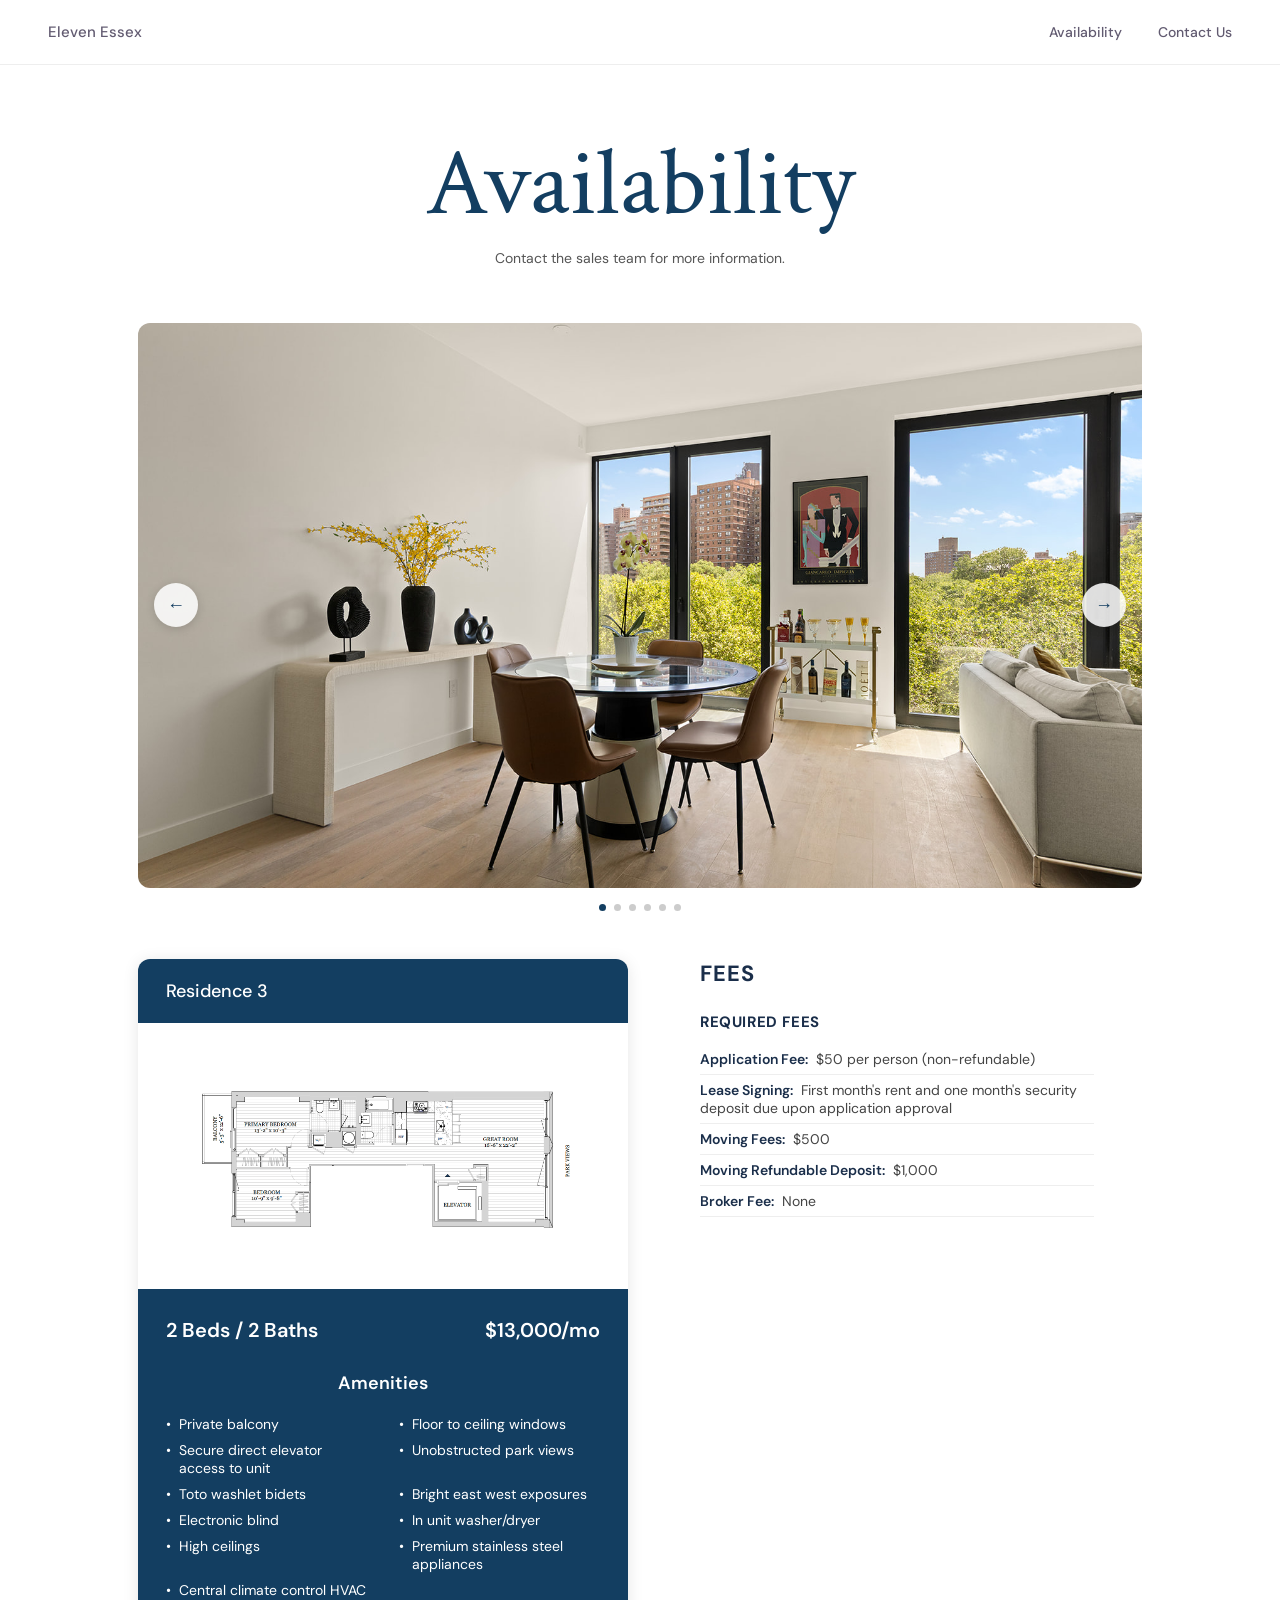
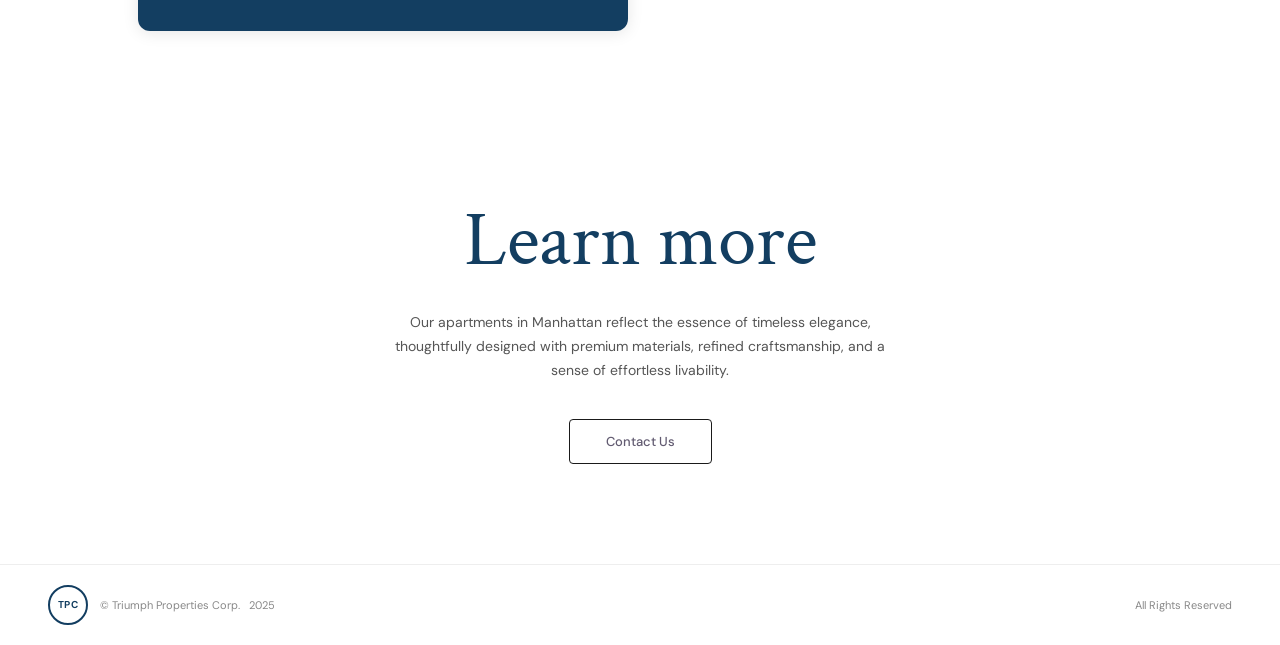
==== availability/index.html @ 9915e471 "Update amenity descriptions and add Central climate control HVAC Co-Authored-By: Claude Sonnet 4.6 <" ====
<!DOCTYPE html>
<html lang="en">
<head>
  <meta charset="UTF-8" />
  <meta name="viewport" content="width=device-width, initial-scale=1.0" />
  <title>Availability — Eleven Essex</title>
  <link rel="preconnect" href="https://fonts.googleapis.com" />
  <link rel="preconnect" href="https://fonts.gstatic.com" crossorigin />
  <link href="https://fonts.googleapis.com/css2?family=Crimson+Text:wght@400;600&family=DM+Sans:wght@400;500&display=swap" rel="stylesheet" />
  <style>
    body { opacity: 0; animation: pageFadeIn 0.9s ease 0.1s forwards; }
    @keyframes pageFadeIn { to { opacity: 1; } }

    .reveal {
      opacity: 0;
      transform: translateY(28px);
      transition: opacity 0.8s ease, transform 0.8s ease;
    }
    .reveal.visible { opacity: 1; transform: translateY(0); }
  </style>
  <style>
    *, *::before, *::after { box-sizing: border-box; margin: 0; padding: 0; }

    body {
      font-family: 'DM Sans', sans-serif;
      color: #625B71;
      background: #fff;
    }

    /* ── Nav ── */
    header {
      display: flex;
      align-items: center;
      justify-content: space-between;
      padding: 22px 48px;
      border-bottom: 1px solid #eee;
    }

    .nav-logo {
      font-family: 'DM Sans', sans-serif;
      font-size: 15px;
      font-weight: 500;
      color: #625B71;
      text-decoration: none;
    }

    nav {
      display: flex;
      gap: 36px;
    }

    nav a {
      font-size: 14px;
      font-weight: 500;
      color: #625B71;
      text-decoration: none;
      transition: opacity 0.2s;
    }

    nav a:hover { opacity: 0.5; }

    /* ── Hero ── */
    .hero {
      text-align: center;
      padding: 72px 48px 56px;
    }

    .hero h1 {
      font-family: 'Crimson Text', serif;
      color: #133E61;
      font-size: clamp(56px, 8vw, 96px);
      font-weight: 400;
      margin-bottom: 16px;
      line-height: 1;
    }

    .hero p {
      font-size: 14px;
      color: #555;
    }

    /* ── Residences Grid ── */
    .residences {
      padding: 0 48px 80px;
      max-width: 1100px;
      margin: 0 auto;
    }

    .residences-grid {
      display: grid;
      grid-template-columns: 1fr;
      gap: 24px;
    }

    /* Card */
    .card {
      border-radius: 12px;
      overflow: hidden;
      box-shadow: 0 2px 16px rgba(0,0,0,0.1);
    }

    .card-header {
      background: #133E61;
      color: #fff;
      padding: 20px 28px;
      font-size: 18px;
      font-weight: 500;
    }

    .card-floorplan {
      background: #fff;
      width: 100%;
      padding: 40px 32px;
      display: flex;
      align-items: center;
      justify-content: center;
    }

    .card-floorplan img {
      width: 100%;
      height: auto;
      object-fit: contain;
      display: block;
    }

    .card-bottom {
      background: #133E61;
      padding: 28px 28px 32px;
      color: #fff;
    }

    .card-info {
      display: flex;
      justify-content: space-between;
      align-items: center;
      margin-bottom: 28px;
    }

    .card-info .bed-bath {
      font-size: 20px;
      font-weight: 600;
    }

    .card-info .price {
      font-size: 20px;
      font-weight: 600;
    }

    .card-amenities h3 {
      text-align: center;
      font-size: 18px;
      font-weight: 600;
      margin-bottom: 20px;
      color: #fff;
    }

    .amenities-list {
      display: grid;
      grid-template-columns: 1fr 1fr;
      gap: 8px 32px;
      list-style: none;
    }

    .amenities-list li {
      font-size: 14px;
      color: #fff;
      display: flex;
      align-items: flex-start;
      gap: 8px;
      text-align: left;
    }

    .amenities-list li::before {
      content: '•';
      color: #fff;
      flex-shrink: 0;
    }

    /* ── Gallery Carousel ── */
    .gallery-section {
      padding: 0 0 48px;
    }

    .gallery-carousel {
      position: relative;
      overflow: hidden;
      border-radius: 12px;
    }

    .gallery-track {
      display: flex;
      transition: transform 0.5s cubic-bezier(0.4, 0, 0.2, 1);
    }

    .gallery-slide {
      min-width: 100%;
      aspect-ratio: 16 / 9;
      overflow: hidden;
    }

    .gallery-slide img {
      width: 100%;
      height: 100%;
      object-fit: cover;
      display: block;
    }

    .gallery-btn {
      position: absolute;
      top: 50%;
      transform: translateY(-50%);
      background: rgba(255,255,255,0.85);
      border: none;
      border-radius: 50%;
      width: 44px;
      height: 44px;
      display: flex;
      align-items: center;
      justify-content: center;
      cursor: pointer;
      font-size: 18px;
      color: #133E61;
      box-shadow: 0 2px 10px rgba(0,0,0,0.15);
      transition: background 0.2s;
      z-index: 2;
    }

    .gallery-btn:hover { background: #fff; }
    .gallery-btn.prev { left: 16px; }
    .gallery-btn.next { right: 16px; }

    .gallery-dots {
      display: flex;
      justify-content: center;
      gap: 8px;
      margin-top: 16px;
    }

    .gallery-dot {
      width: 7px;
      height: 7px;
      border-radius: 50%;
      background: #ccc;
      border: none;
      cursor: pointer;
      padding: 0;
      transition: background 0.2s;
    }

    .gallery-dot.active { background: #133E61; }

    /* ── Card + Fees Row ── */
    .card-fees-row {
      display: grid;
      grid-template-columns: 1fr 1fr;
      gap: 24px;
      align-items: start;
    }

    @media (max-width: 700px) {
      .card-fees-row { grid-template-columns: 1fr; }
    }

    /* ── Fees ── */
    .fees-section {
      padding: 0 48px 40px;
    }

    .fees-heading {
      font-size: 22px;
      font-weight: 700;
      color: #1a2e4a;
      margin-bottom: 24px;
      letter-spacing: 0.05em;
    }

    .fees-subheading {
      font-size: 15px;
      font-weight: 700;
      color: #1a2e4a;
      margin-bottom: 12px;
      letter-spacing: 0.04em;
    }

    .fees-list {
      list-style: none;
      margin-bottom: 32px;
    }

    .fees-list li {
      font-size: 14px;
      color: #444;
      padding: 6px 0;
      border-bottom: 1px solid #eee;
    }

    .fee-label {
      font-weight: 600;
      color: #1a2e4a;
      margin-right: 4px;
    }

    /* ── Learn More ── */
    .learn-more {
      text-align: center;
      padding: 80px 48px 100px;
    }

    .learn-more h2 {
      font-family: 'Crimson Text', serif;
      color: #133E61;
      font-size: clamp(48px, 6vw, 80px);
      font-weight: 400;
      margin-bottom: 20px;
    }

    .learn-more p {
      font-size: 14px;
      color: #555;
      max-width: 520px;
      margin: 0 auto 36px;
      line-height: 1.7;
    }

    .btn-contact {
      display: inline-block;
      padding: 13px 36px;
      border: 1.5px solid #1a1a1a;
      border-radius: 4px;
      font-family: 'DM Sans', sans-serif;
      font-size: 13px;
      font-weight: 500;
      color: #625B71;
      text-decoration: none;
      transition: background 0.2s, color 0.2s;
    }

    .btn-contact:hover {
      background: #133E61;
      border-color: #133E61;
      color: #fff;
    }

    /* ── Footer ── */
    footer {
      border-top: 1px solid #eee;
      padding: 20px 48px;
      display: flex;
      align-items: center;
      justify-content: space-between;
    }

    .footer-left {
      display: flex;
      align-items: center;
      gap: 12px;
    }

    .footer-tpc {
      width: 40px;
      height: 40px;
      border: 2px solid #133E61;
      border-radius: 50%;
      display: flex;
      align-items: center;
      justify-content: center;
      font-size: 10px;
      font-weight: 700;
      color: #133E61;
      letter-spacing: 0.04em;
    }

    .footer-copy {
      font-size: 11px;
      color: #888;
    }

    .footer-right {
      font-size: 11px;
      color: #888;
    }

    /* ── Responsive ── */
    @media (max-width: 700px) {
      header { padding: 18px 24px; }
      .hero { padding: 48px 24px 40px; }
      .residences { padding: 0 24px 60px; }
      .residences-grid { grid-template-columns: 1fr; }
      .learn-more { padding: 60px 24px 80px; }
      footer { padding: 20px 24px; }
      .footer-center { display: none; }
    }
  </style>
</head>
<body>

  <!-- Nav -->
  <header>
    <a href="/" class="nav-logo">Eleven Essex</a>
    <nav>
      <a href="/availability">Availability</a>
      <a href="#">Contact Us</a>
    </nav>
  </header>

  <main>

    <!-- Hero -->
    <section class="hero reveal">
      <h1>Availability</h1>
      <p>Contact the sales team for more information.</p>
    </section>

    <!-- Residences -->
    <section class="residences">

      <!-- Gallery Carousel -->
      <div class="gallery-section">
        <div class="gallery-carousel">
          <div class="gallery-track" id="galleryTrack">
            <div class="gallery-slide"><img src="/images/gallery/11 Essex St-14.jpg" alt="Dining Room" /></div>
            <div class="gallery-slide"><img src="/images/gallery/11 Essex St-2.jpg" alt="Bedroom" /></div>
            <div class="gallery-slide"><img src="/images/gallery/11 Essex St-3.jpg" alt="Home Office" /></div>
            <div class="gallery-slide"><img src="/images/gallery/11 Essex St-16.jpg" alt="Living Room" /></div>
            <div class="gallery-slide"><img src="/images/gallery/11 Essex St-4.jpg" alt="Bathroom" /></div>
            <div class="gallery-slide"><img src="/images/gallery/11 Essex St-23.jpg" alt="Rooftop Terrace" /></div>
          </div>
          <button class="gallery-btn prev" id="galleryPrev">&#8592;</button>
          <button class="gallery-btn next" id="galleryNext">&#8594;</button>
        </div>
        <div class="gallery-dots" id="galleryDots"></div>
      </div>

      <div class="card-fees-row reveal">

        <!-- Residence 3 -->
        <div class="card">
          <div class="card-header">Residence 3</div>
          <div class="card-floorplan">
            <img src="/images/floorplan-new.png" alt="Residence 3 Floor Plan" />
          </div>
          <div class="card-bottom">
            <div class="card-info">
              <span class="bed-bath">2 Beds / 2 Baths</span>
              <span class="price">$13,000/mo</span>
            </div>
            <div class="card-amenities">
              <h3>Amenities</h3>
              <ul class="amenities-list">
                <li>Private balcony</li>
                <li>Floor to ceiling windows</li>
                <li>Secure direct elevator access to unit</li>
                <li>Unobstructed park views</li>
                <li>Toto washlet bidets</li>
                <li>Bright east west exposures</li>
                <li>Electronic blind</li>
                <li>In unit washer/dryer</li>
                <li>High ceilings</li>
                <li>Premium stainless steel appliances</li>
                <li>Central climate control HVAC</li>
              </ul>
            </div>
          </div>
        </div>

        <!-- Fees -->
        <div class="fees-section">
          <h2 class="fees-heading">FEES</h2>
          <h3 class="fees-subheading">REQUIRED FEES</h3>
          <ul class="fees-list">
            <li><span class="fee-label">Application Fee:</span> $50 per person (non-refundable)</li>
            <li><span class="fee-label">Lease Signing:</span> First month's rent and one month's security deposit due upon application approval</li>
            <li><span class="fee-label">Moving Fees:</span> $500</li>
            <li><span class="fee-label">Moving Refundable Deposit:</span> $1,000</li>
            <li><span class="fee-label">Broker Fee:</span> None</li>
          </ul>
        </div>

      </div>

    </section>

    <!-- Learn More -->
    <section class="learn-more reveal">
      <h2>Learn more</h2>
      <p>Our apartments in Manhattan reflect the essence of timeless elegance, thoughtfully designed with premium materials, refined craftsmanship, and a sense of effortless livability.</p>
      <a href="#" class="btn-contact">Contact Us</a>
    </section>

  </main>

  <!-- Footer -->
  <footer>
    <div class="footer-left">
      <div class="footer-tpc">TPC</div>
      <span class="footer-copy">© Triumph Properties Corp. &nbsp; 2025</span>
    </div>
    <div class="footer-right">All Rights Reserved</div>
  </footer>

  <script>
    const observer = new IntersectionObserver((entries) => {
      entries.forEach(e => { if (e.isIntersecting) { e.target.classList.add('visible'); observer.unobserve(e.target); } });
    }, { threshold: 0.12 });
    document.querySelectorAll('.reveal').forEach(el => observer.observe(el));

    // Gallery carousel
    const track = document.getElementById('galleryTrack');
    const slides = track.querySelectorAll('.gallery-slide');
    const dotsContainer = document.getElementById('galleryDots');
    let current = 0;

    slides.forEach((_, i) => {
      const dot = document.createElement('button');
      dot.className = 'gallery-dot' + (i === 0 ? ' active' : '');
      dot.addEventListener('click', () => goTo(i));
      dotsContainer.appendChild(dot);
    });

    function goTo(index) {
      current = (index + slides.length) % slides.length;
      track.style.transform = `translateX(-${current * 100}%)`;
      dotsContainer.querySelectorAll('.gallery-dot').forEach((d, i) => {
        d.classList.toggle('active', i === current);
      });
    }

    document.getElementById('galleryPrev').addEventListener('click', () => goTo(current - 1));
    document.getElementById('galleryNext').addEventListener('click', () => goTo(current + 1));

    // Touch/swipe support
    let startX = 0;
    track.addEventListener('touchstart', e => { startX = e.touches[0].clientX; });
    track.addEventListener('touchend', e => {
      const diff = startX - e.changedTouches[0].clientX;
      if (Math.abs(diff) > 40) goTo(diff > 0 ? current + 1 : current - 1);
    });
  </script>
</body>
</html>
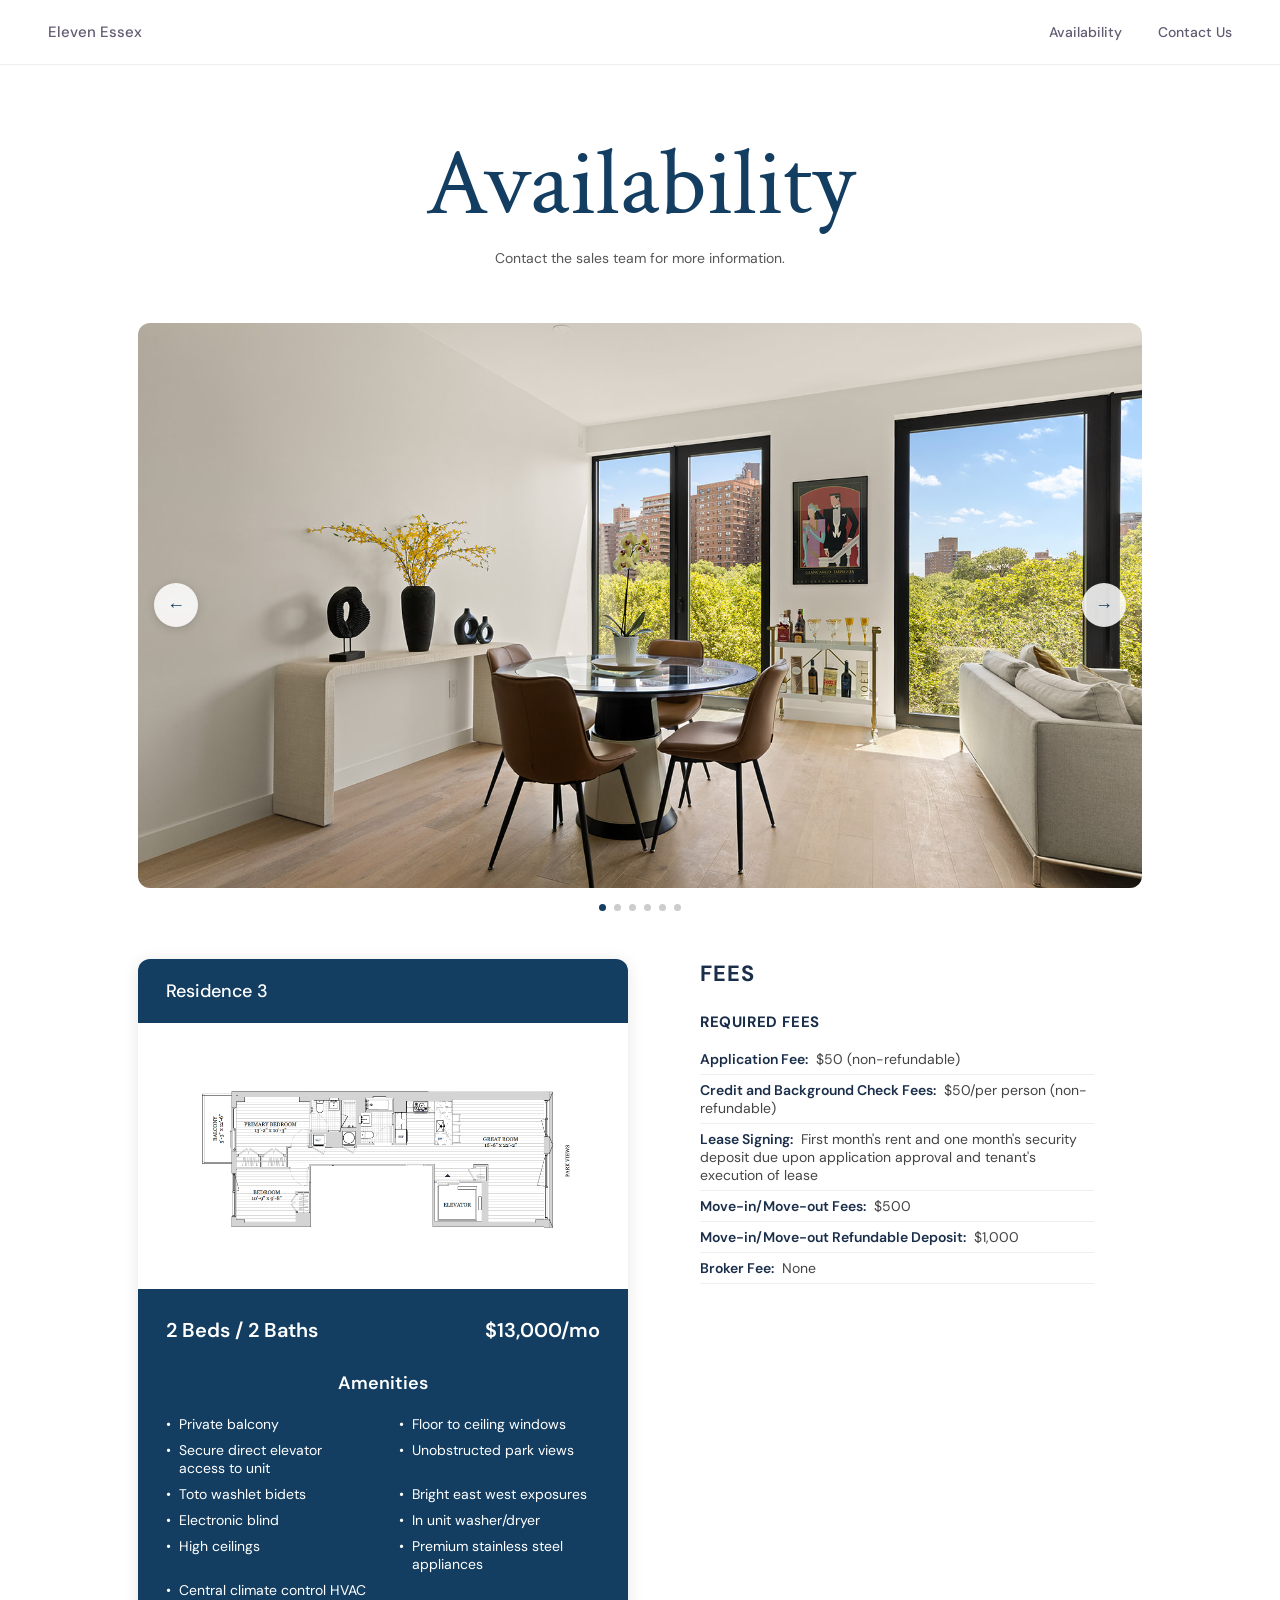
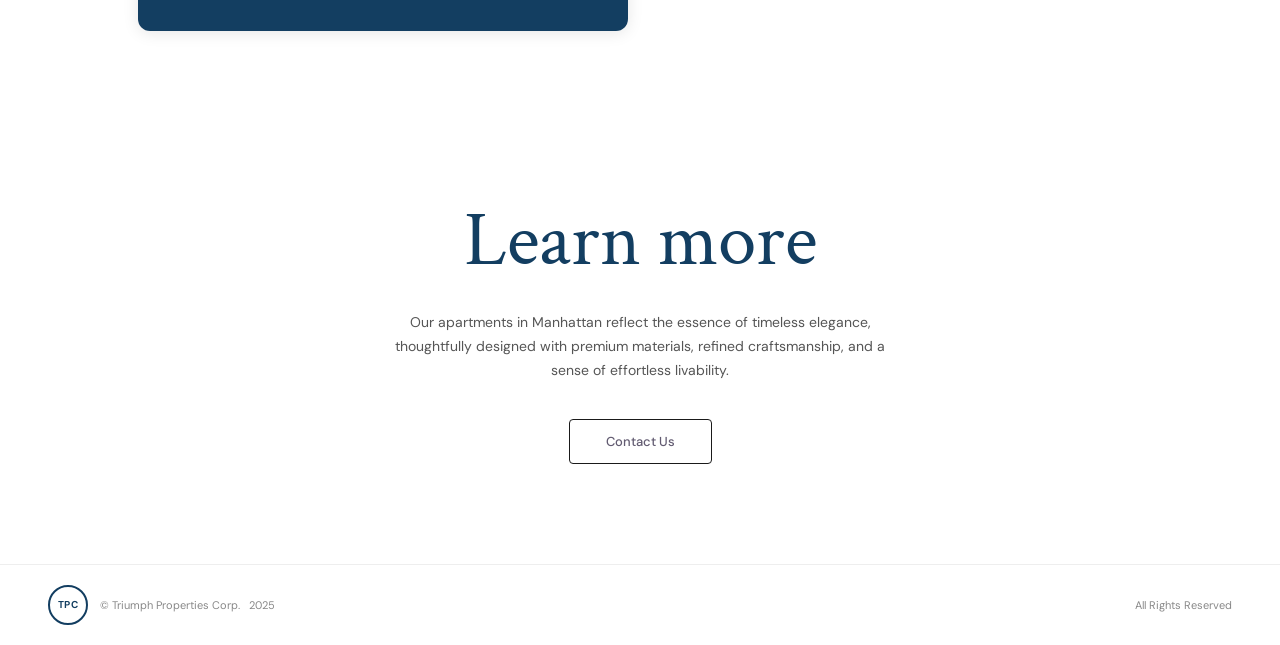
==== commit 9e329be0: "Update fees section with new fee descriptions Co-Authored-By: Claude Sonnet 4.6 <noreply@anthropic.c" ====
--- a/availability/index.html
+++ b/availability/index.html
@@ -468,10 +468,11 @@
           <h2 class="fees-heading">FEES</h2>
           <h3 class="fees-subheading">REQUIRED FEES</h3>
           <ul class="fees-list">
-            <li><span class="fee-label">Application Fee:</span> $50 per person (non-refundable)</li>
-            <li><span class="fee-label">Lease Signing:</span> First month's rent and one month's security deposit due upon application approval</li>
-            <li><span class="fee-label">Moving Fees:</span> $500</li>
-            <li><span class="fee-label">Moving Refundable Deposit:</span> $1,000</li>
+            <li><span class="fee-label">Application Fee:</span> $50 (non-refundable)</li>
+            <li><span class="fee-label">Credit and Background Check Fees:</span> $50/per person (non-refundable)</li>
+            <li><span class="fee-label">Lease Signing:</span> First month's rent and one month's security deposit due upon application approval and tenant's execution of lease</li>
+            <li><span class="fee-label">Move-in/Move-out Fees:</span> $500</li>
+            <li><span class="fee-label">Move-in/Move-out Refundable Deposit:</span> $1,000</li>
             <li><span class="fee-label">Broker Fee:</span> None</li>
           </ul>
         </div>
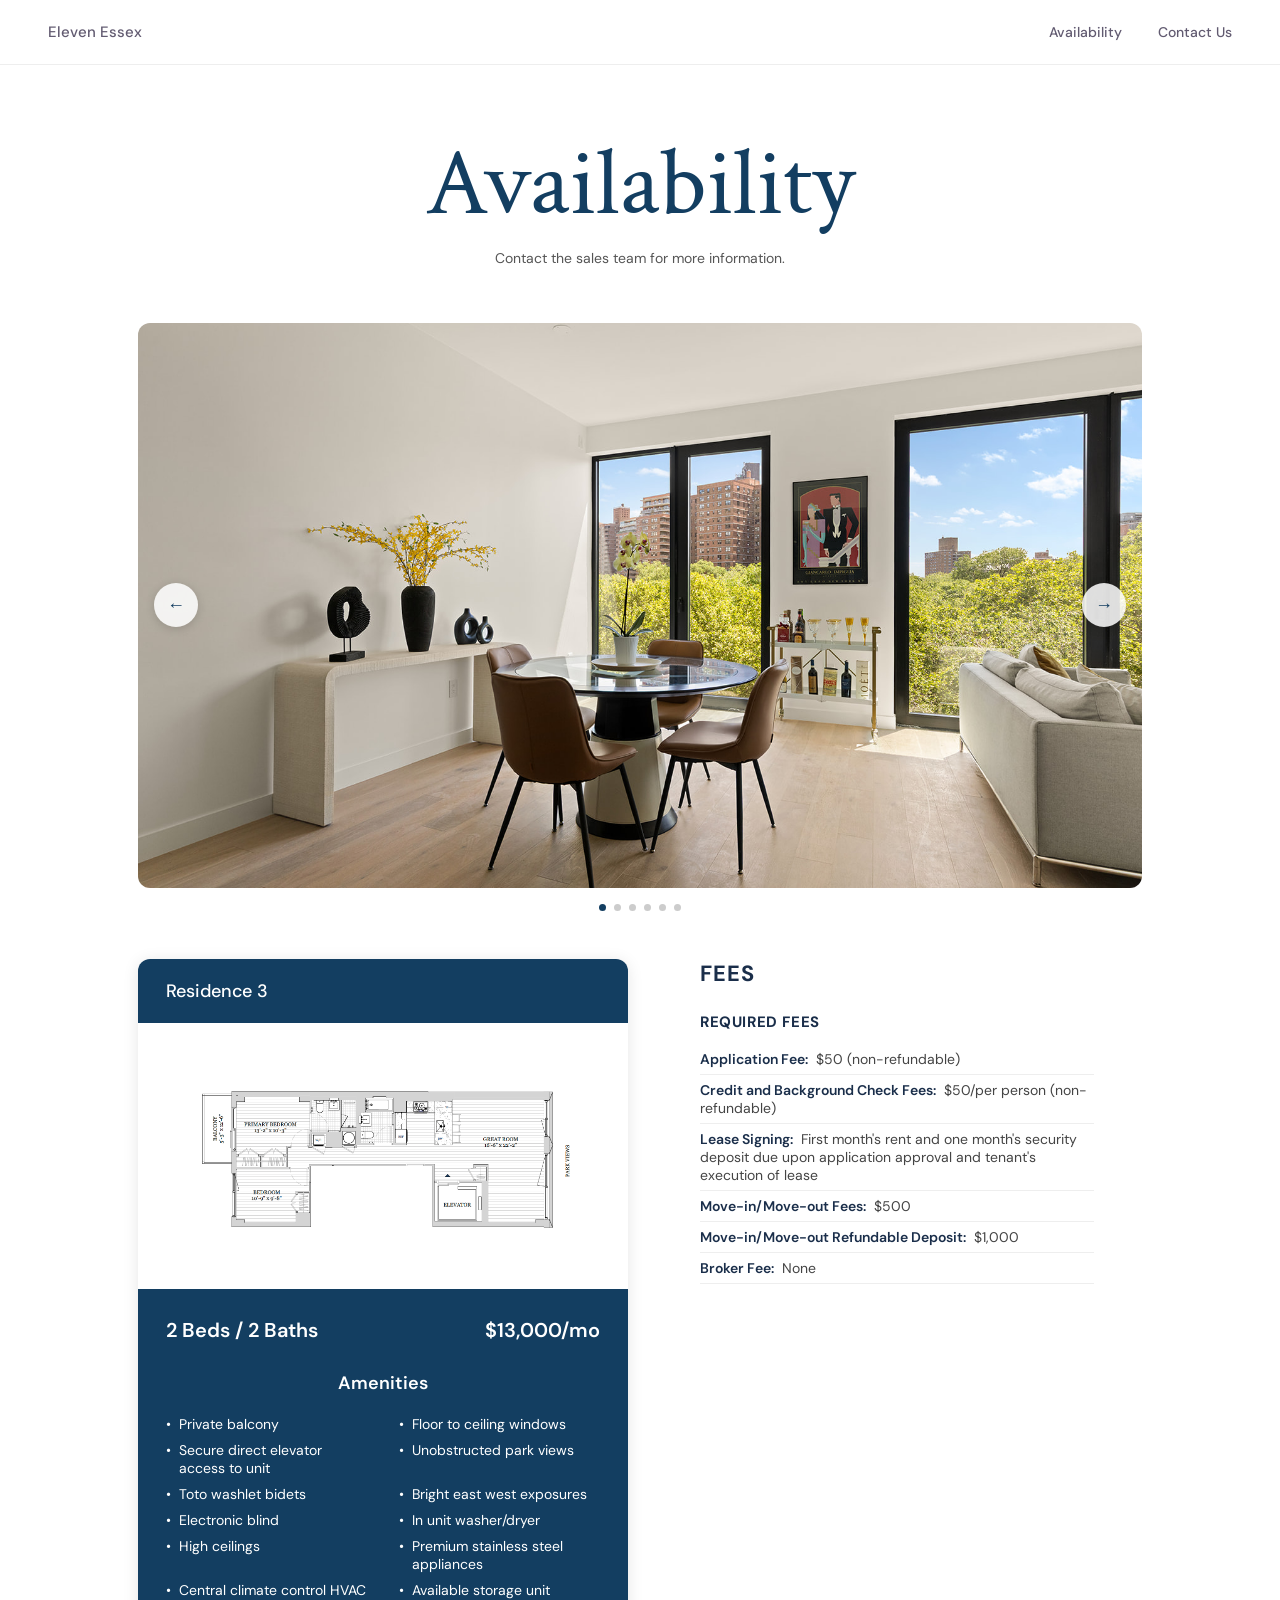
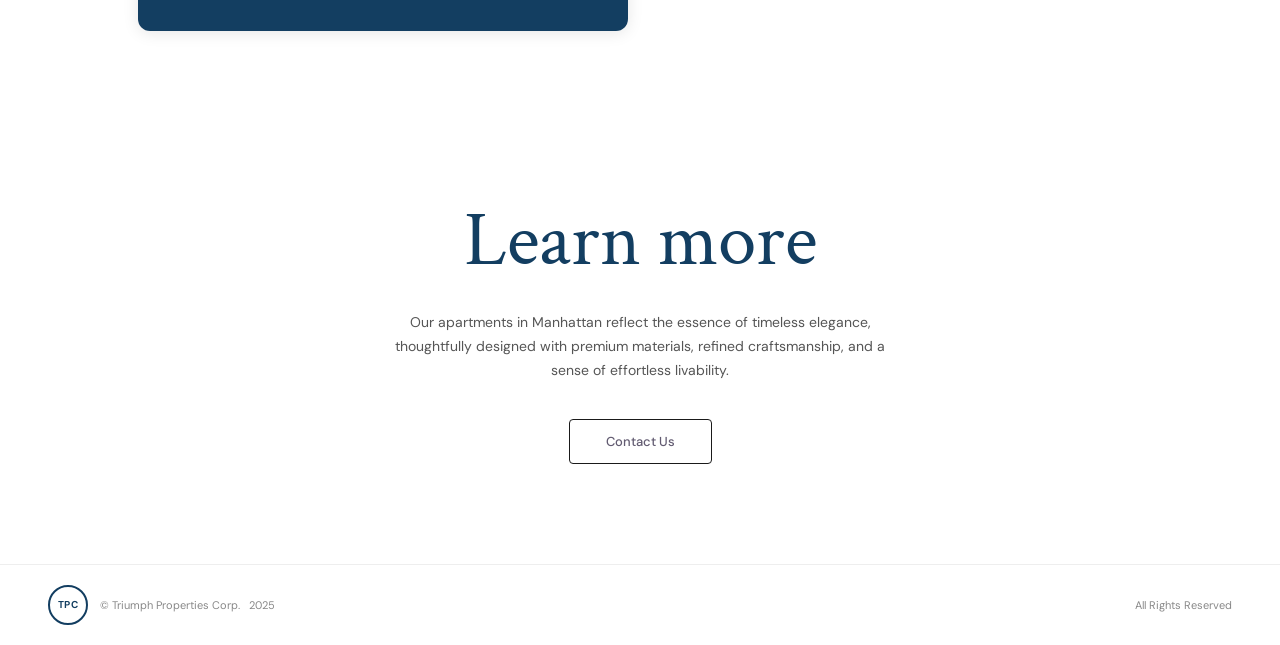
==== commit f49c46d0: "Add Available storage unit to amenities list Co-Authored-By: Claude Sonnet 4.6 <noreply@anthropic.co" ====
--- a/availability/index.html
+++ b/availability/index.html
@@ -458,6 +458,7 @@
                 <li>High ceilings</li>
                 <li>Premium stainless steel appliances</li>
                 <li>Central climate control HVAC</li>
+                <li>Available storage unit</li>
               </ul>
             </div>
           </div>
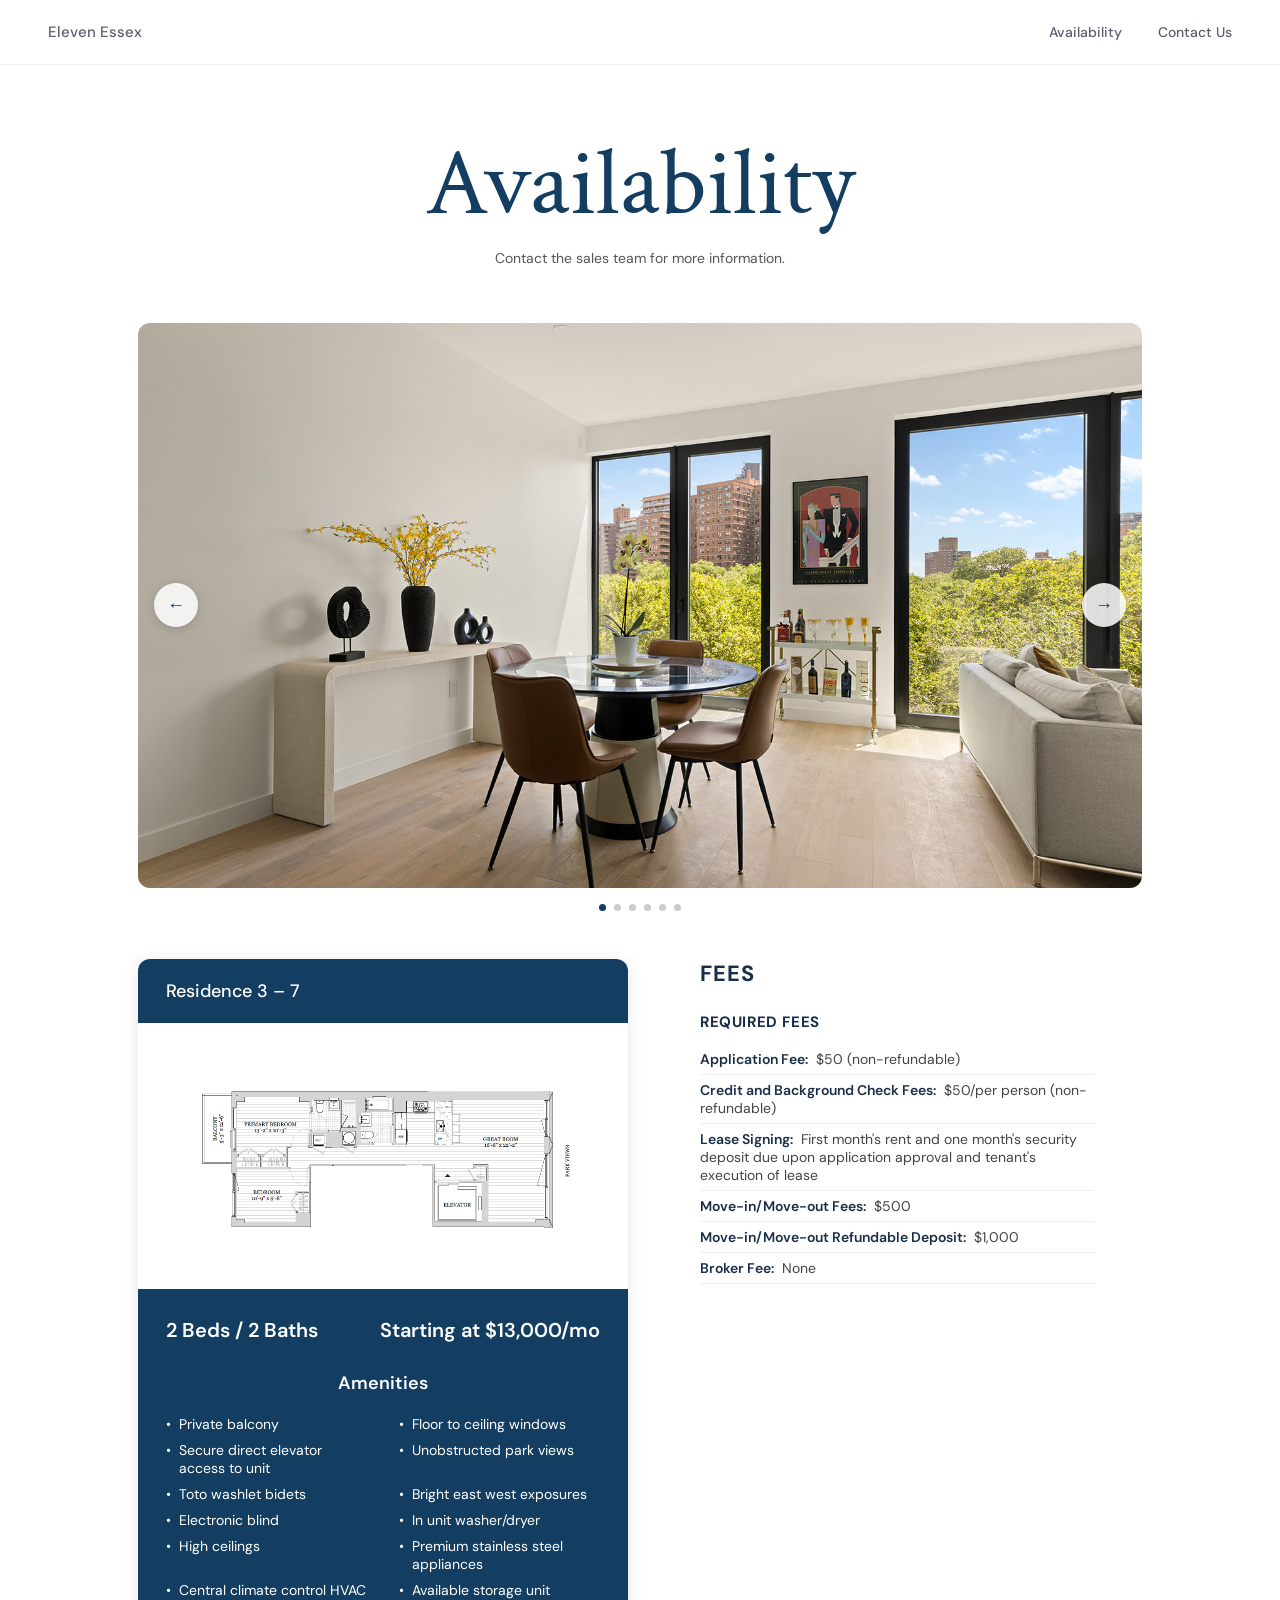
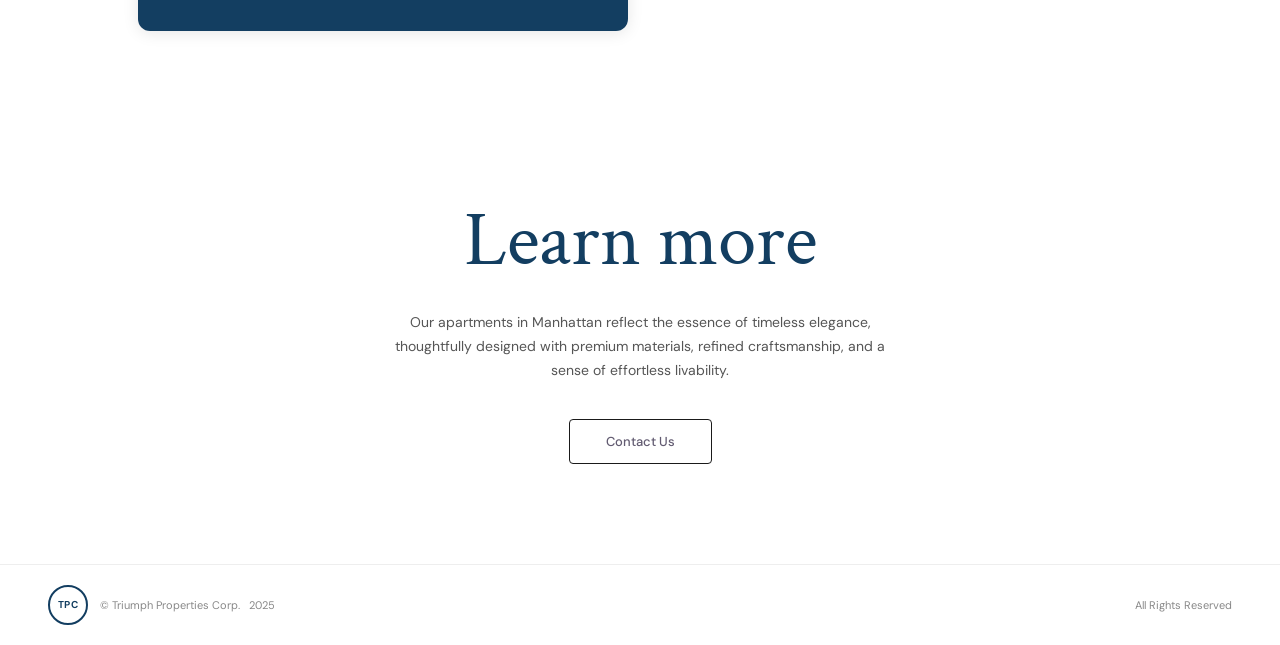
==== commit 9091cf11: "Rename card to Residence 3-7 and update price to Starting at $13,000/mo Co-Authored-By: Claude Sonne" ====
--- a/availability/index.html
+++ b/availability/index.html
@@ -435,14 +435,14 @@
 
         <!-- Residence 3 -->
         <div class="card">
-          <div class="card-header">Residence 3</div>
+          <div class="card-header">Residence 3 – 7</div>
           <div class="card-floorplan">
             <img src="/images/floorplan-new.png" alt="Residence 3 Floor Plan" />
           </div>
           <div class="card-bottom">
             <div class="card-info">
               <span class="bed-bath">2 Beds / 2 Baths</span>
-              <span class="price">$13,000/mo</span>
+              <span class="price">Starting at $13,000/mo</span>
             </div>
             <div class="card-amenities">
               <h3>Amenities</h3>
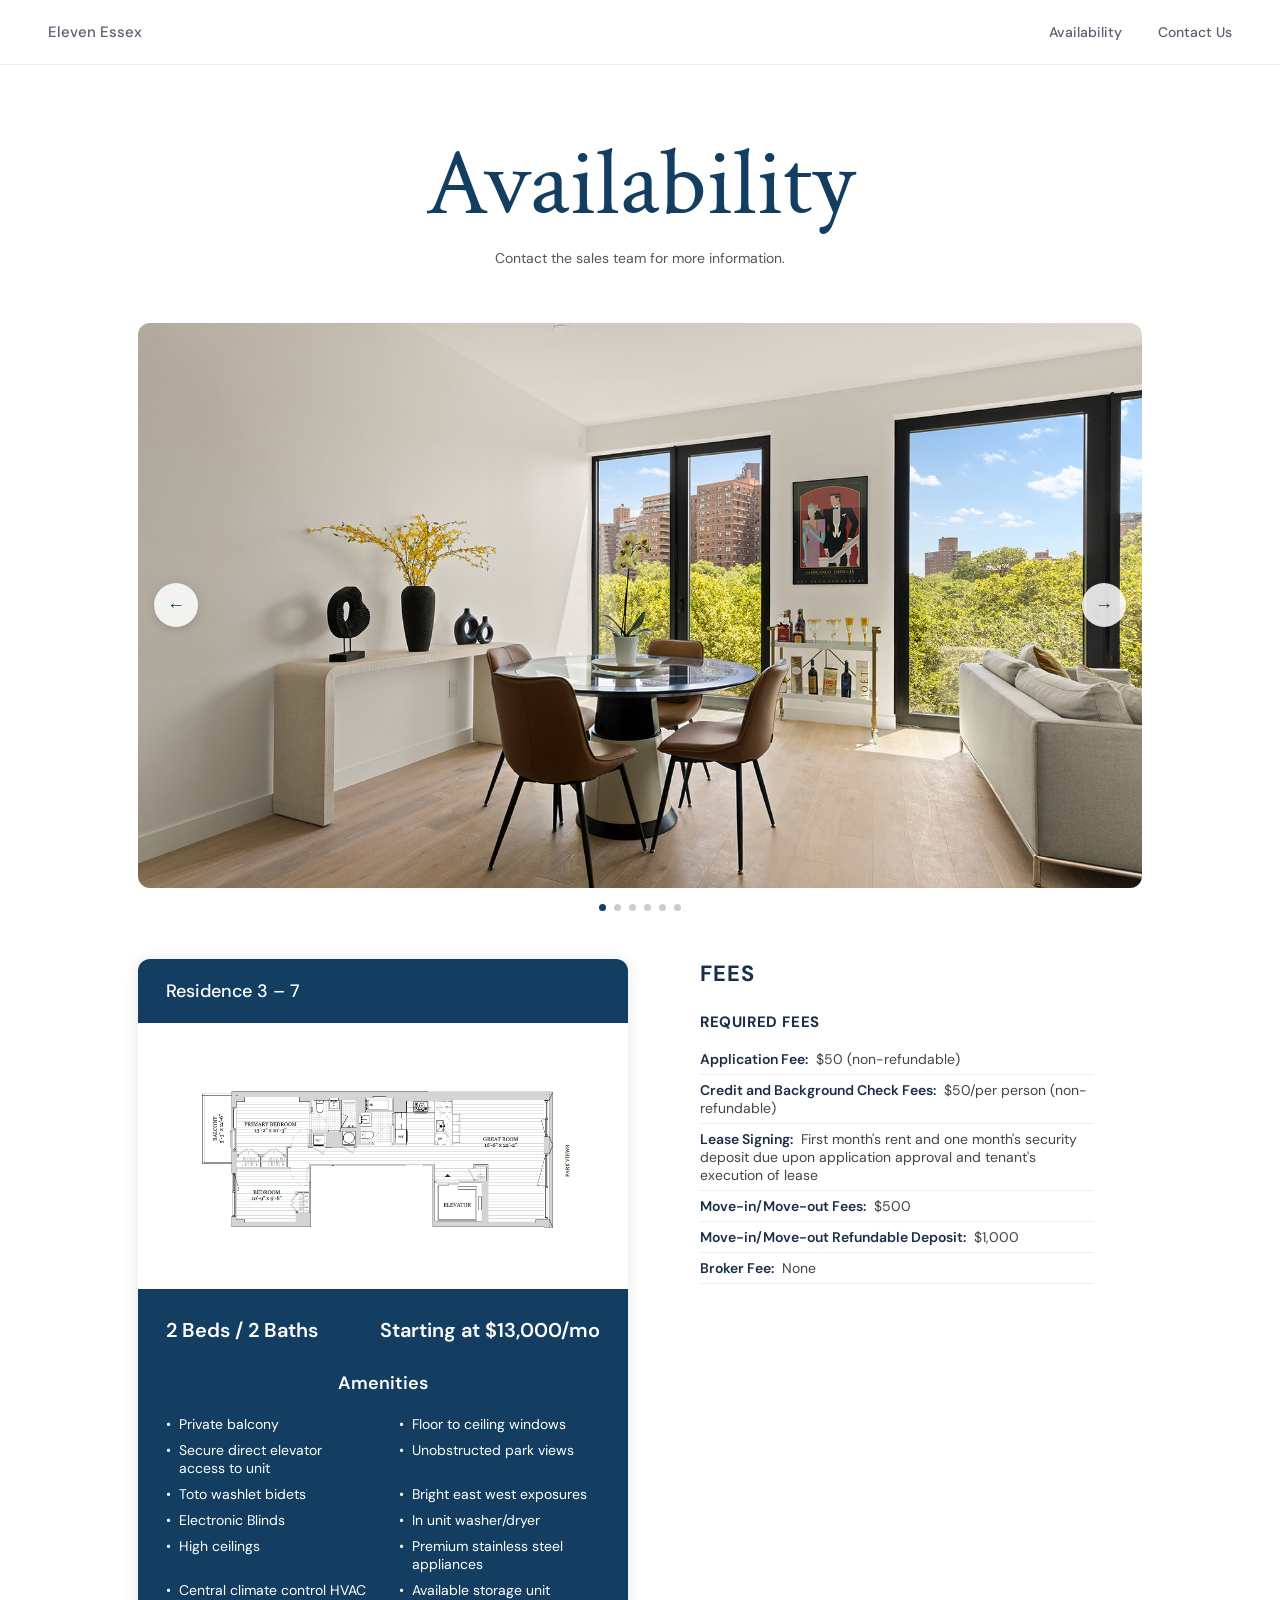
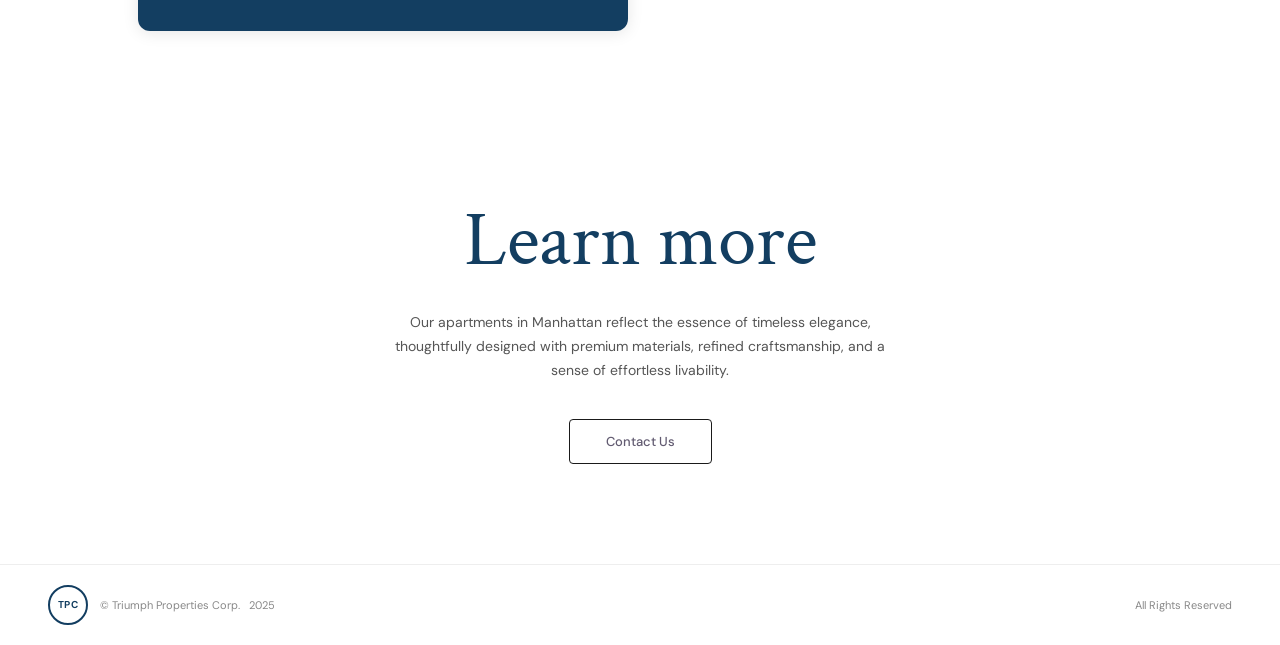
==== commit 0cd6ea55: "Update Electronic blind to Electronic Blinds in amenities Co-Authored-By: Claude Sonnet 4.6 <noreply" ====
--- a/availability/index.html
+++ b/availability/index.html
@@ -453,7 +453,7 @@
                 <li>Unobstructed park views</li>
                 <li>Toto washlet bidets</li>
                 <li>Bright east west exposures</li>
-                <li>Electronic blind</li>
+                <li>Electronic Blinds</li>
                 <li>In unit washer/dryer</li>
                 <li>High ceilings</li>
                 <li>Premium stainless steel appliances</li>
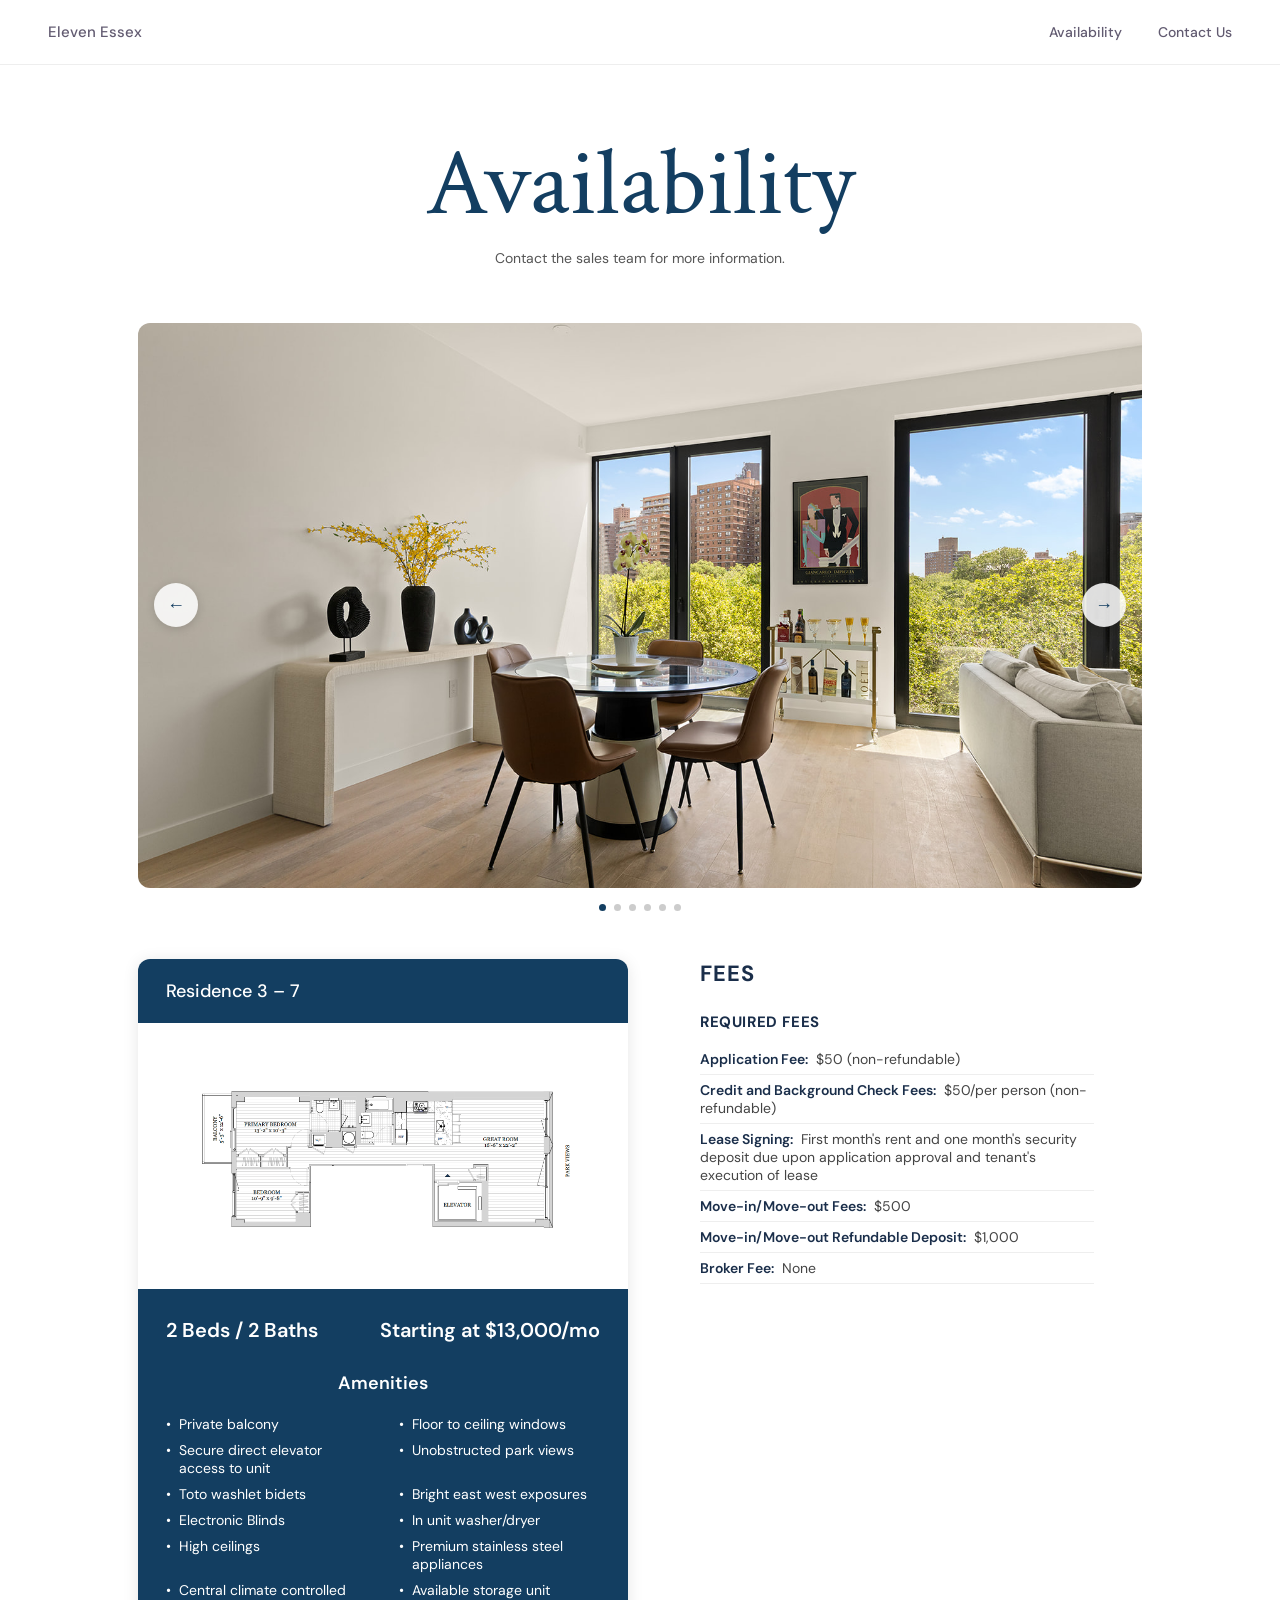
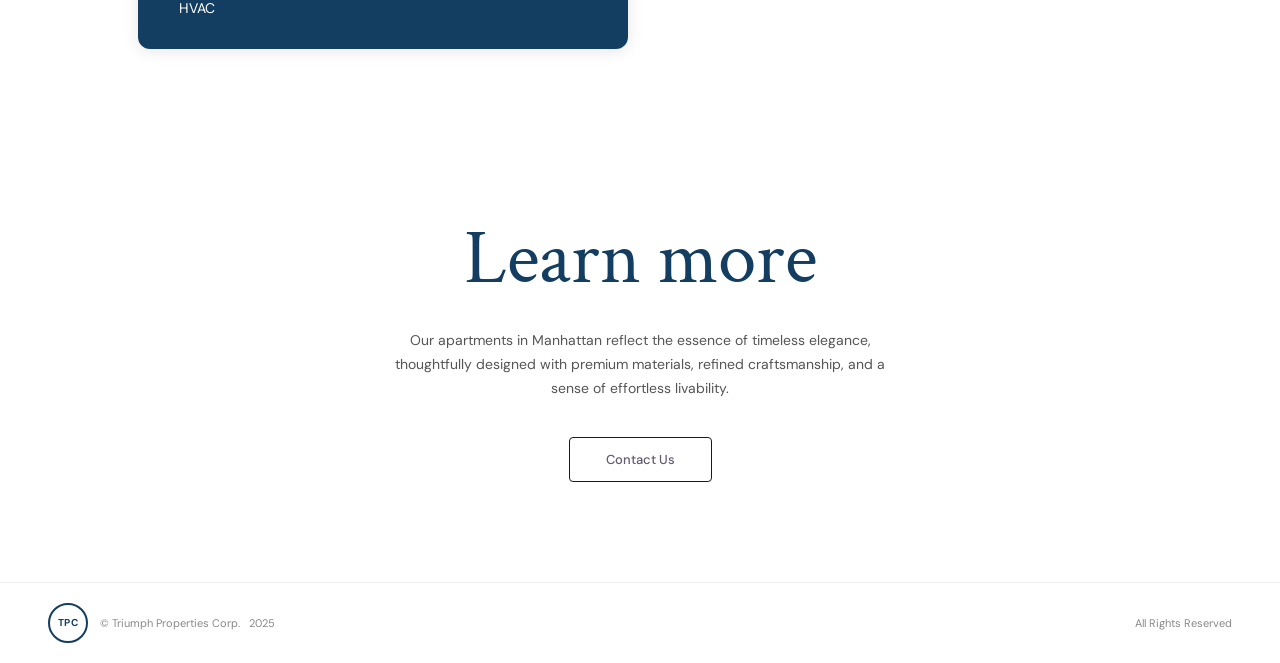
==== commit 7e27113c: "Update to Central climate controlled HVAC in amenities Co-Authored-By: Claude Sonnet 4.6 <noreply@an" ====
--- a/availability/index.html
+++ b/availability/index.html
@@ -457,7 +457,7 @@
                 <li>In unit washer/dryer</li>
                 <li>High ceilings</li>
                 <li>Premium stainless steel appliances</li>
-                <li>Central climate control HVAC</li>
+                <li>Central climate controlled HVAC</li>
                 <li>Available storage unit</li>
               </ul>
             </div>
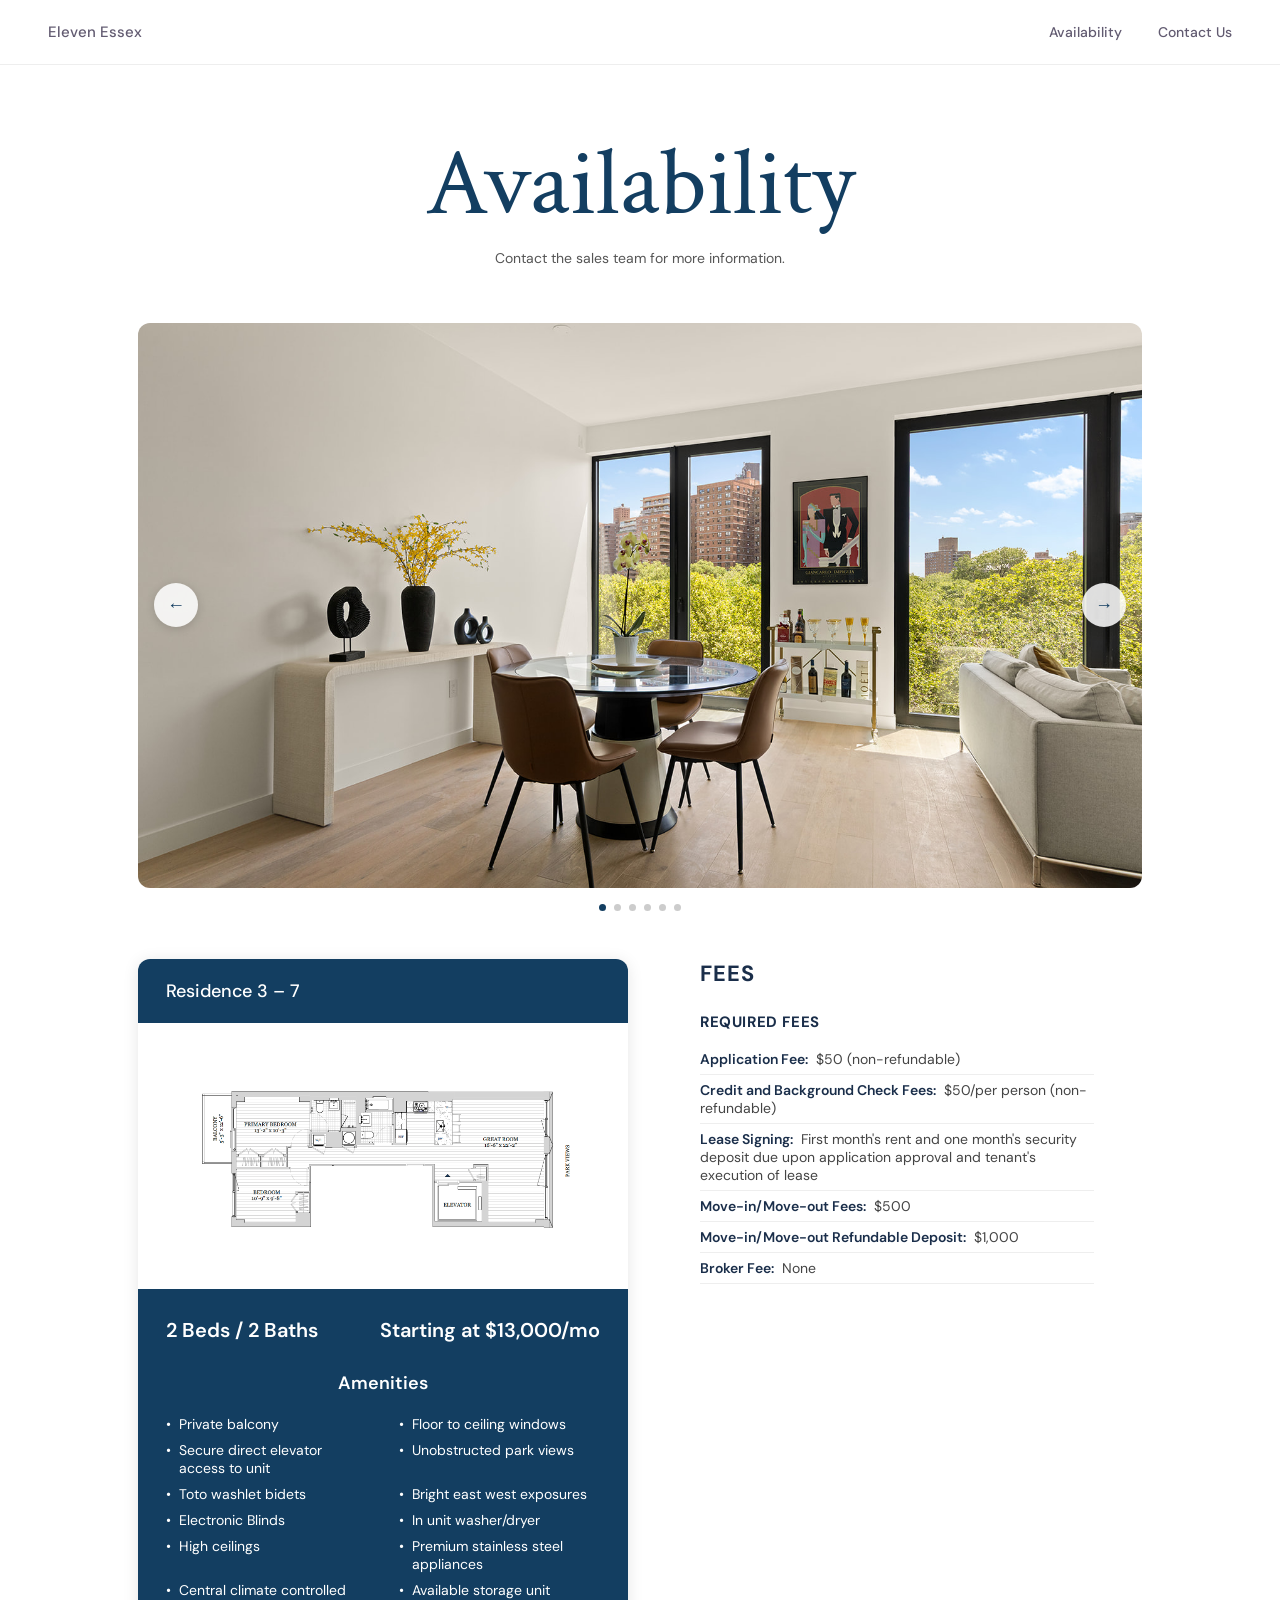
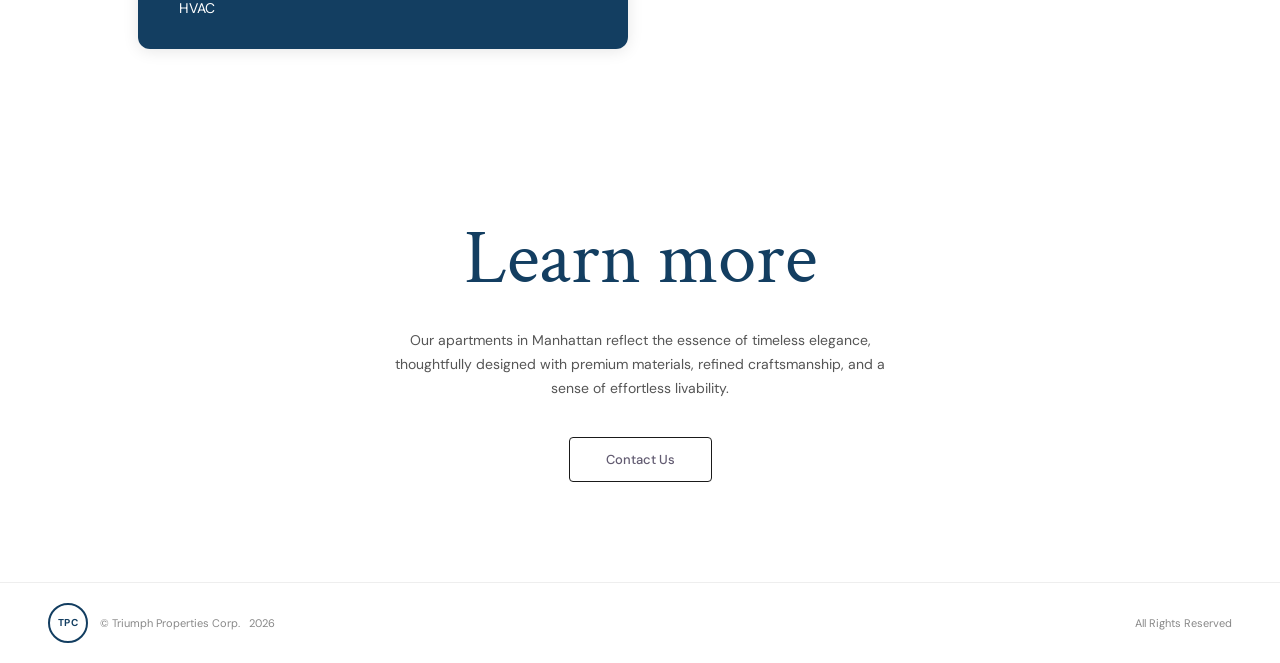
==== commit c5067933: "Update footer copyright year to 2026 Co-Authored-By: Claude Sonnet 4.6 <noreply@anthropic.com>" ====
--- a/availability/index.html
+++ b/availability/index.html
@@ -495,7 +495,7 @@
   <footer>
     <div class="footer-left">
       <div class="footer-tpc">TPC</div>
-      <span class="footer-copy">© Triumph Properties Corp. &nbsp; 2025</span>
+      <span class="footer-copy">© Triumph Properties Corp. &nbsp; 2026</span>
     </div>
     <div class="footer-right">All Rights Reserved</div>
   </footer>
